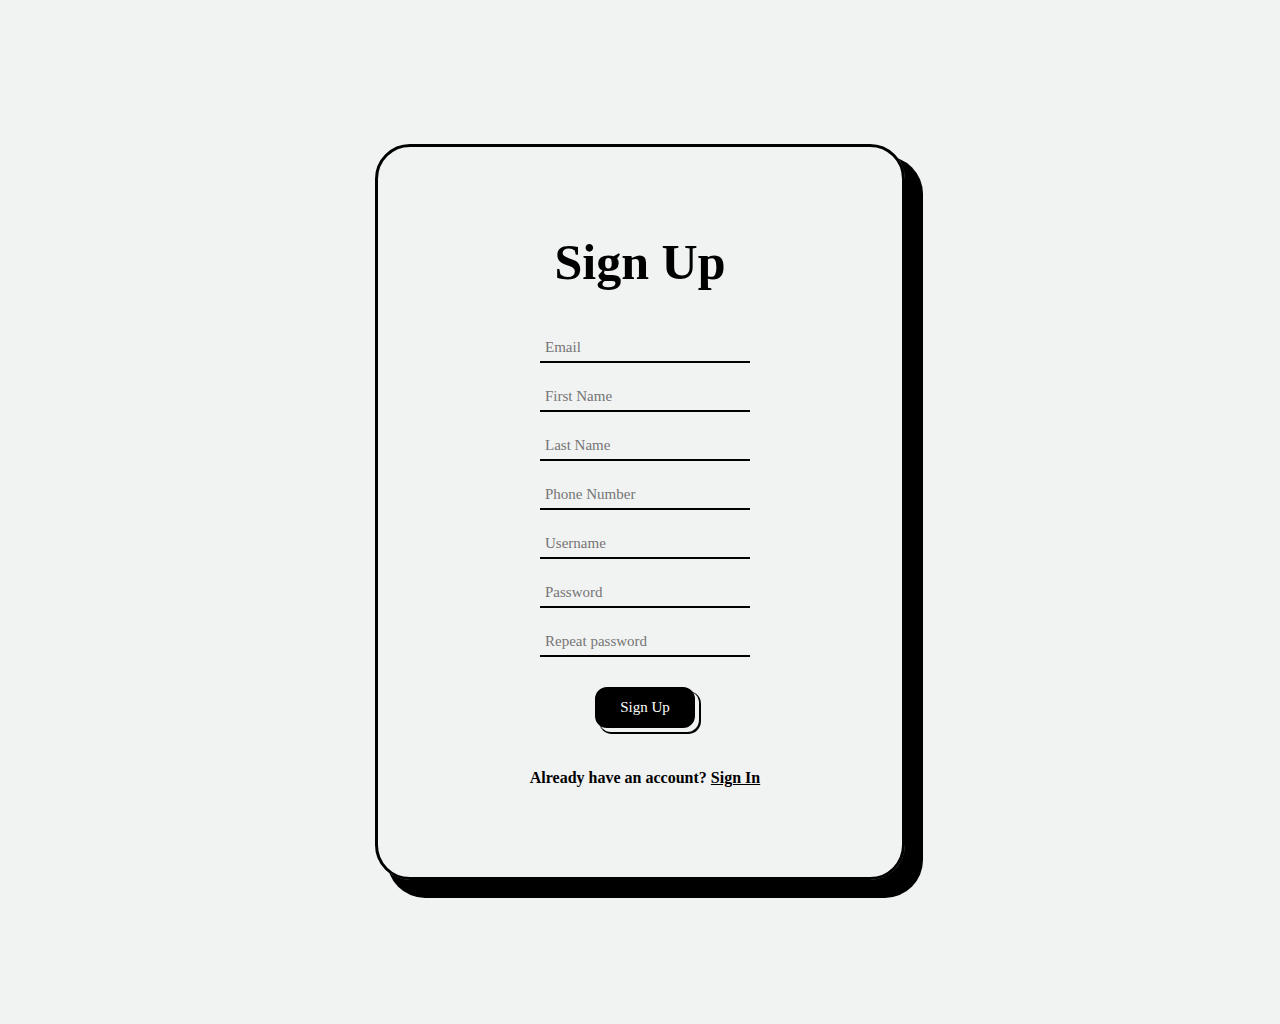
==== HTML/sign_up.html @ 0950503c "commit" ====
<!DOCTYPE html>
<html lang="en">
<head>
    <meta charset="UTF-8">
    <meta http-equiv="X-UA-Compatible" content="IE=edge">
    <meta name="viewport" content="width=device-width, initial-scale=1.0">
    <title>Sign Up - SipDelivery</title>
    <link rel="stylesheet" href="../CSS/style.css">
</head>
<body>
    <center>
        <fieldset>
            <h1>Sign Up</h1>
            <form action="" name="sign_up" id="sign_up">
                <ul>
                    <li><input type="email" name="email" id="email" placeholder="Email"></li>
                    <li><input type="text" name="first_name" id="first_name" placeholder="First Name"></li>
                    <li><input type="text" name="last_name" id="last_name" placeholder="Last Name"></li>
                    <li><input type="tel" name="phone_number" id="phone_number" placeholder="Phone Number"></li>
                    <li><input type="text" name="username" id="username" placeholder="Username"></li>
                    <li><input type="password" name="password" id="password" placeholder="Password"></li>
                    <li><input type="password" name="repeat_password" id="repeat_password" placeholder="Repeat password"></li>
                    <li><button>Sign Up</button></li>
                    <h4>Already have an account? <a href="../index.html">Sign In</a></h4>
                </ul>
            </form>
        </fieldset>
    </center>
</body>
</html>
---- CSS/style.css ----
body{
    background-color: #f1f2f2;
    width: 960px;
    margin: 0 auto;
    font-family: Cuprum;
}

fieldset{
    width: 500px;
    margin-top: 15%;
    margin-bottom: 15%;
    border: solid 3px black;
    border-radius: 35px;
    box-shadow: 15px 15px black, 15px 15px 0px 3px black;
    transition: 0.2s ease;
}
fieldset:hover{
    box-shadow: 25px 25px black, 25px 25px 0px 3px black;
}



form{
    margin-bottom: 80px;
}

form ul li{
    list-style-type: none;
    margin-left: -30px;
}

input{
    width: 200px;
    background-color: #f1f2f2;
    border: none;
    border-bottom: solid 2px black;
    font-family: Cuprum;
    margin: 10px;
    padding: 5px;
    font-size: 15px;
}

input:focus{
    outline: none;
    border-bottom: solid 2px rgb(78, 78, 78);
}
h4{
    margin-left: -30px;
}

button{
    margin-top: 20px;
    margin-bottom: 20px;
    background-color: black;
    color: white;
    font-family: Cuprum;
    font-size: 15px;
    padding: 10px;
    width: 100px;
    border-radius: 12px;
    box-shadow: 4px 4px #f1f2f2, 5px 5px 0px 1px black;
    cursor: pointer;
    border: solid 2px black;
    transition: 0.2s ease;
}

button:hover{
    background-color: #f1f2f2;
    color: black;
    box-shadow: 8px 8px #f1f2f2, 10px 10px 0px 1px black;
}

a{
    color: black;
}

h1{
    margin-top: 80px;
    font-size: 50px;
}
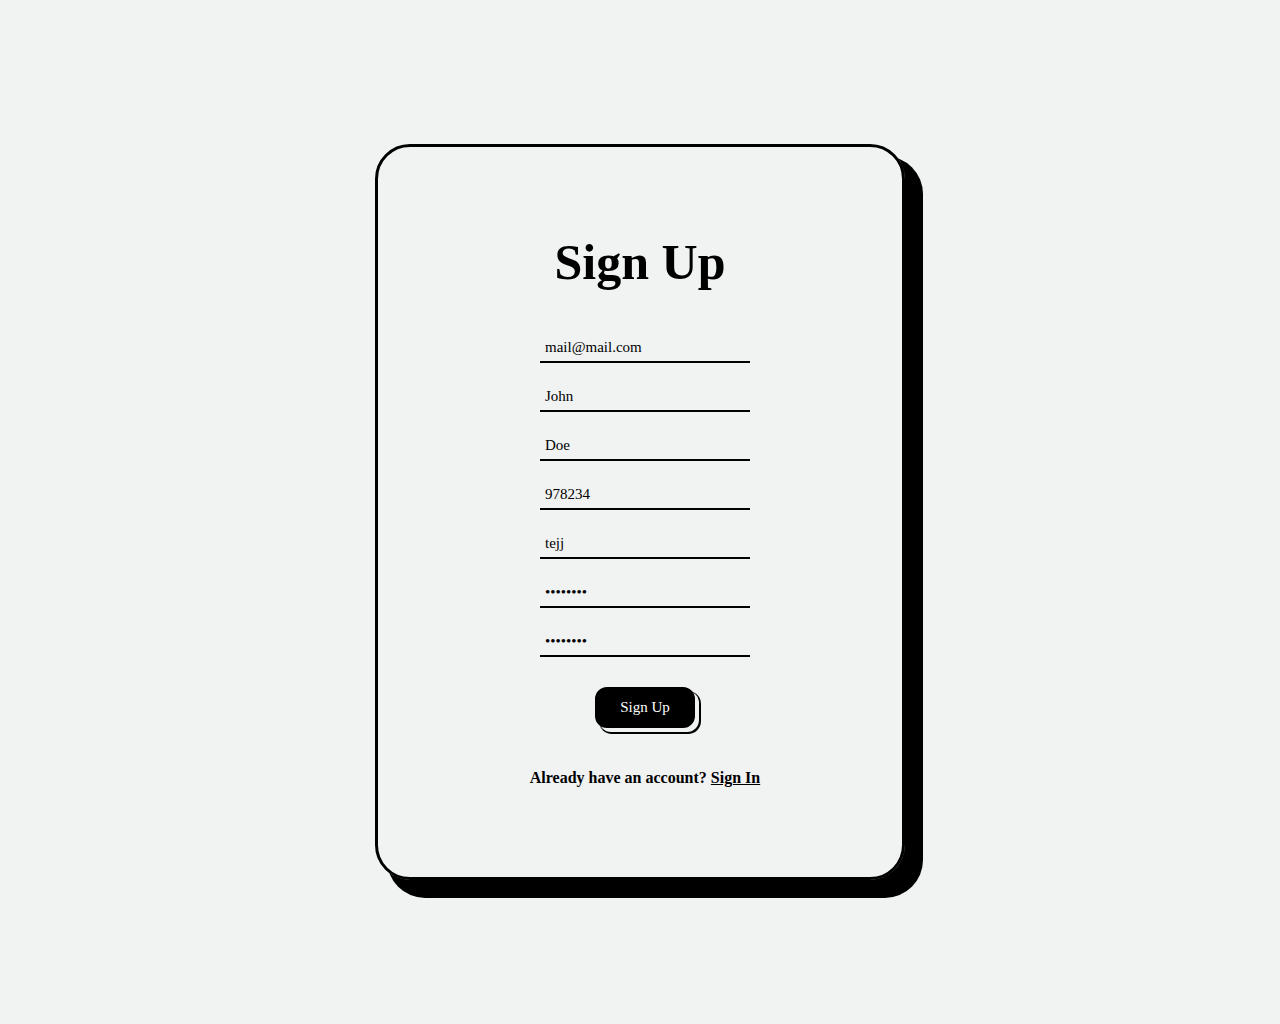
==== commit ffb986ad: "commit" ====
--- a/HTML/sign_up.html
+++ b/HTML/sign_up.html
@@ -11,20 +11,25 @@
     <center>
         <fieldset>
             <h1>Sign Up</h1>
+            <label id="error_empty"></label>
+            
             <form action="" name="sign_up" id="sign_up">
                 <ul>
-                    <li><input type="email" name="email" id="email" placeholder="Email"></li>
-                    <li><input type="text" name="first_name" id="first_name" placeholder="First Name"></li>
-                    <li><input type="text" name="last_name" id="last_name" placeholder="Last Name"></li>
-                    <li><input type="tel" name="phone_number" id="phone_number" placeholder="Phone Number"></li>
-                    <li><input type="text" name="username" id="username" placeholder="Username"></li>
-                    <li><input type="password" name="password" id="password" placeholder="Password"></li>
-                    <li><input type="password" name="repeat_password" id="repeat_password" placeholder="Repeat password"></li>
-                    <li><button>Sign Up</button></li>
+                    <li><input type="email" name="email" id="email" placeholder="Email" value="mail@mail.com"></li>
+                    <li><input type="text" name="first_name" id="first_name" placeholder="First Name" value="John"></li>
+                    <li><input type="text" name="last_name" id="last_name" placeholder="Last Name" value="Doe"></li>
+                    <li><input type="tel" name="phone_number" id="phone_number" placeholder="Phone Number" value="978234"></li>
+                    <li><input type="text" name="username" id="username" placeholder="Username" value="tejj"></li>
+                    <li><input type="password" name="password" id="password" placeholder="Password" value="sr9g1c5e"></li>
+                    <li><input type="password" name="repeat_password" id="repeat_password" placeholder="Repeat password" value="sr9g1c5e"></li>
+                    <li><button type="button" id="sign_up">Sign Up</button></li>
                     <h4>Already have an account? <a href="../index.html">Sign In</a></h4>
                 </ul>
             </form>
         </fieldset>
+        
     </center>
+    <script src="../JS/signin_signup.js"></script>
+    
 </body>
 </html>